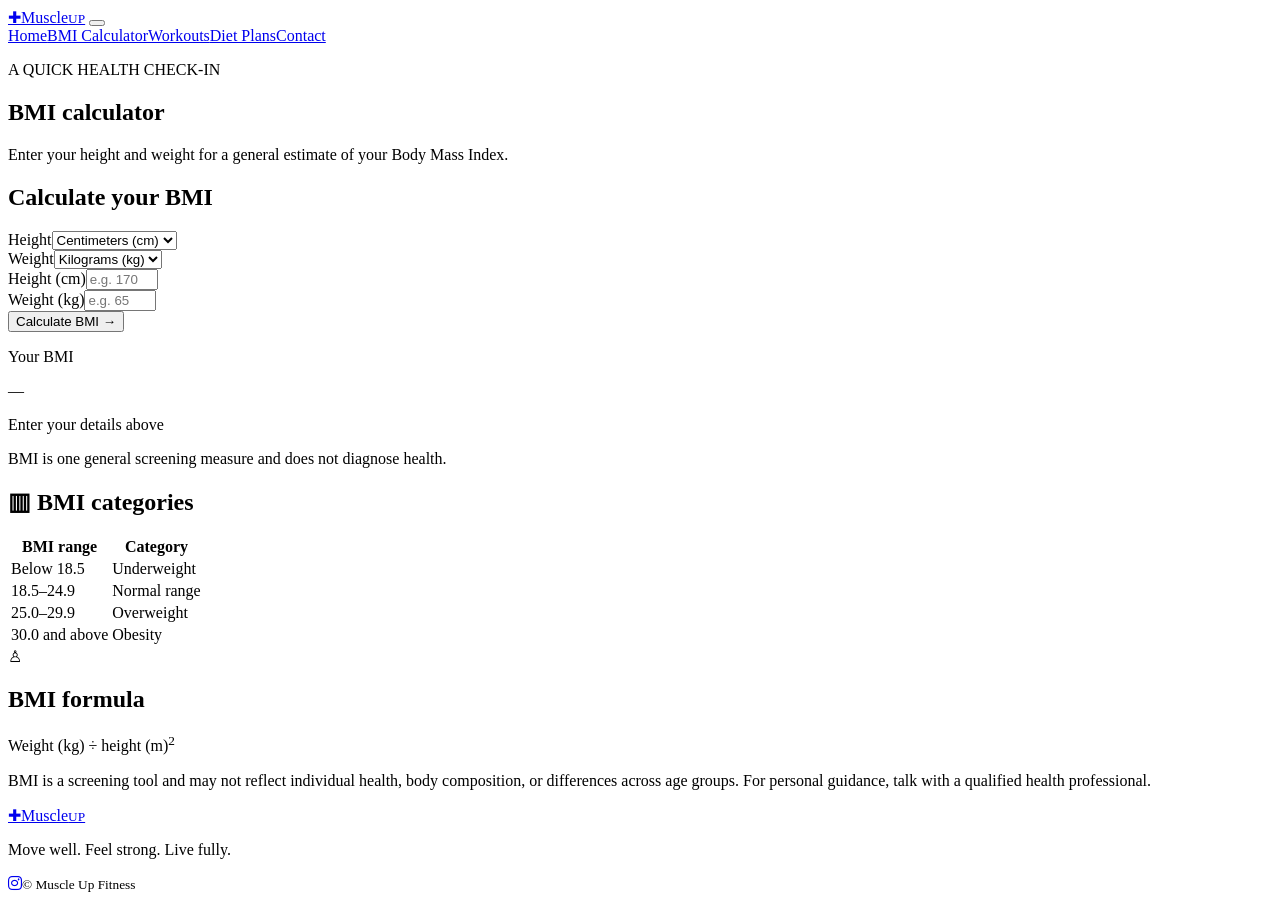
==== bmi.html @ e5216044 "Add files via upload" ====
<!DOCTYPE html>
<html lang="en">
<head>
  <meta charset="UTF-8">
  <meta name="viewport" content="width=device-width, initial-scale=1">
  <meta name="theme-color" content="#090d0d">
  <meta name="description" content="Estimate your body mass index with the Muscle Up BMI calculator.">
  <title>BMI Calculator | Muscle Up Fitness</title>
  <link rel="stylesheet" href="css/style.css">
  <link rel="stylesheet" href="https://cdnjs.cloudflare.com/ajax/libs/font-awesome/6.7.2/css/all.min.css">
  <script src="js/main.js" defer></script>
  <script src="js/bmi.js" defer></script>
</head>
<body>
  <header class="site-header">
    <a class="brand" href="index.html" aria-label="Muscle Up home"><span class="brand-mark" aria-hidden="true">✚</span><span>Muscle<small>UP</small></span></a>
    <button class="menu-toggle" type="button" aria-label="Open navigation" aria-expanded="false" aria-controls="primary-navigation"><span></span><span></span><span></span></button>
    <nav class="site-nav" id="primary-navigation" aria-label="Main navigation"><a href="index.html">Home</a><a class="active" aria-current="page" href="bmi.html">BMI Calculator</a><a href="workouts.html">Workouts</a><a href="diet.html">Diet Plans</a><a href="contact.html">Contact</a></nav>
  </header>
  <main class="page-main">
    <section class="page-intro"><p class="eyebrow">A QUICK HEALTH CHECK-IN</p><h1>BMI <span>calculator</span></h1><p>Enter your height and weight for a general estimate of your Body Mass Index.</p></section>
    <section class="bmi-layout">
      <form class="panel bmi-form" id="bmi-form">
        <h2>Calculate your BMI</h2>
        <div class="unit-selectors">
          <div class="unit-selector-box"><label for="height-unit">Height</label><select id="height-unit" name="height-unit"><option value="cm">Centimeters (cm)</option><option value="ft-in">Feet &amp; inches</option></select></div>
          <div class="unit-selector-box"><label for="weight-unit">Weight</label><select id="weight-unit" name="weight-unit"><option value="kg">Kilograms (kg)</option><option value="lb">Pounds (lb)</option></select></div>
        </div>
        <div class="bmi-entry-fields">
          <div id="height-cm-field" class="bmi-input-group"><label for="height">Height <span>(cm)</span></label><input id="height" name="height" type="number" min="50" max="275" step="0.1" placeholder="e.g. 170" required></div>
          <div id="height-imperial-field" class="bmi-input-group" hidden>
            <div class="bmi-group-title">Height</div><div class="imperial-height-inputs">
              <div><label for="height-feet">Feet</label><input id="height-feet" name="height-feet" type="number" min="0" max="9" step="1" placeholder="e.g. 5"></div>
              <div><label for="height-inches">Inches</label><input id="height-inches" name="height-inches" type="number" min="0" max="11.9" step="0.1" placeholder="e.g. 7"></div>
            </div>
          </div>
          <div id="weight-kg-field" class="bmi-input-group"><label for="weight">Weight <span>(kg)</span></label><input id="weight" name="weight" type="number" min="10" max="500" step="0.1" placeholder="e.g. 65" required></div>
          <div id="weight-lb-field" class="bmi-input-group" hidden><label for="weight-pounds">Weight <span>(lb)</span></label><input id="weight-pounds" name="weight-pounds" type="number" min="22.1" max="1102.3" step="0.1" placeholder="e.g. 143"></div>
        </div>
        <button class="button button-wide" type="submit">Calculate BMI <span aria-hidden="true">→</span></button>
        <div class="result-box" id="bmi-result" aria-live="polite">
          <p class="result-label">Your BMI</p><p class="result-value" id="bmi-value">—</p><p class="result-category" id="bmi-category">Enter your details above</p>
          <p class="result-message" id="bmi-message">BMI is one general screening measure and does not diagnose health.</p>
        </div>
      </form>
      <div class="bmi-side">
        <section class="panel"><h2><span class="accent-icon" aria-hidden="true">▥</span> BMI categories</h2><div class="table-wrap"><table><thead><tr><th scope="col">BMI range</th><th scope="col">Category</th></tr></thead><tbody><tr><td>Below 18.5</td><td>Underweight</td></tr><tr><td>18.5–24.9</td><td>Normal range</td></tr><tr><td>25.0–29.9</td><td>Overweight</td></tr><tr><td>30.0 and above</td><td>Obesity</td></tr></tbody></table></div></section>
        <section class="panel formula-panel"><span class="formula-icon" aria-hidden="true">♙</span><div><h2>BMI formula</h2><p class="formula" id="bmi-formula">Weight (kg) ÷ height (m)<sup>2</sup></p></div></section>
        <p class="disclaimer">BMI is a screening tool and may not reflect individual health, body composition, or differences across age groups. For personal guidance, talk with a qualified health professional.</p>
      </div>
    </section>
  </main>
  <footer class="site-footer"><a class="brand" href="index.html"><span class="brand-mark" aria-hidden="true">✚</span><span>Muscle<small>UP</small></span></a><p>Move well. Feel strong. Live fully.</p><a class="social-link" href="https://www.instagram.com/muscleup.hackathon?bqrl=MTl4OXN3Ymw5NG03bQ==" target="_blank" rel="noopener noreferrer" aria-label="Instagram"><i class="fa-brands fa-instagram" aria-hidden="true"></i></a><small>© <span data-year></span> Muscle Up Fitness</small></footer>
</body>
</html>
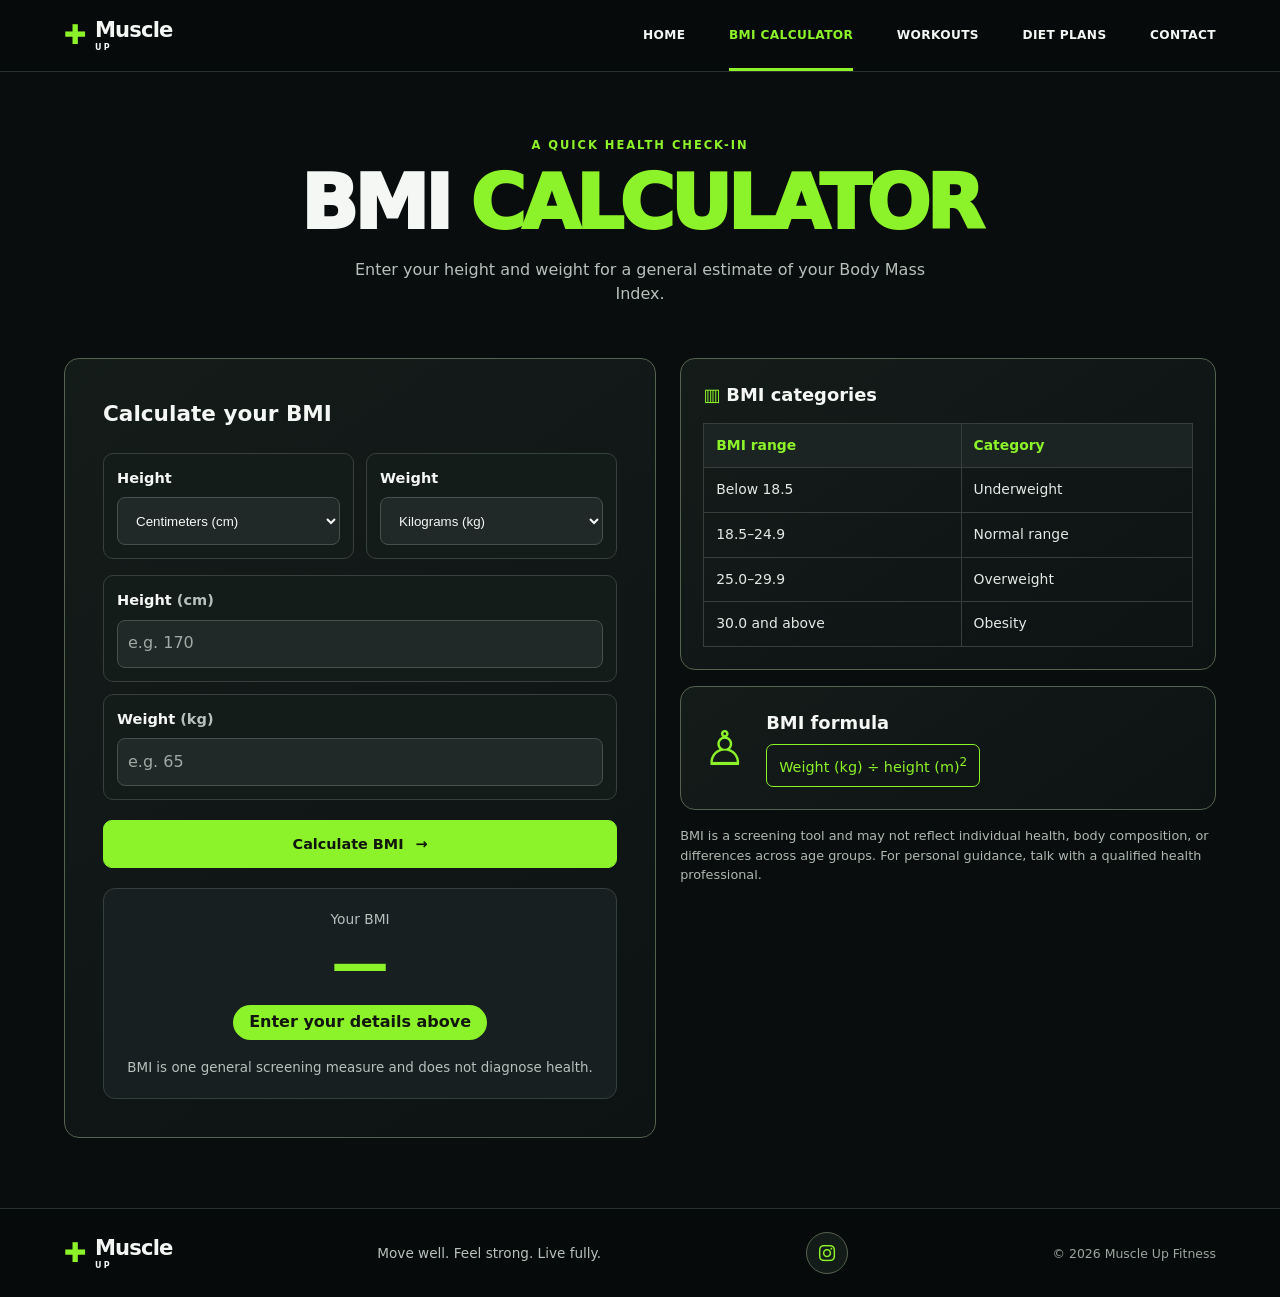
==== commit 34ff5450: "Refactor bmi.html structure and file references Updated HTML structure and corrected file paths for " ====
--- a/bmi.html
+++ b/bmi.html
@@ -6,10 +6,10 @@
   <meta name="theme-color" content="#090d0d">
   <meta name="description" content="Estimate your body mass index with the Muscle Up BMI calculator.">
   <title>BMI Calculator | Muscle Up Fitness</title>
-  <link rel="stylesheet" href="css/style.css">
+  <link rel="stylesheet" href="style.css">
   <link rel="stylesheet" href="https://cdnjs.cloudflare.com/ajax/libs/font-awesome/6.7.2/css/all.min.css">
-  <script src="js/main.js" defer></script>
-  <script src="js/bmi.js" defer></script>
+  <script src="main.js" defer></script>
+  <script src="bmi.js" defer></script>
 </head>
 <body>
   <header class="site-header">
--- a/style.css
+++ b/style.css
@@ -0,0 +1,231 @@
+:root {
+  color-scheme: dark;
+  --bg: #090d0d;
+  --panel: #111818;
+  --text: #f5f7f4;
+  --muted: #b7c0bb;
+  --lime: #8cf229;
+  --content: 72.5rem;
+}
+
+* { box-sizing: border-box; }
+html { scroll-behavior: smooth; }
+body { margin: 0; background: var(--bg); color: var(--text); font-family: Inter, ui-sans-serif, system-ui, -apple-system, BlinkMacSystemFont, "Segoe UI", sans-serif; line-height: 1.55; }
+a { color: inherit; text-decoration: none; }
+button, input, textarea { font: inherit; }
+button:focus-visible, a:focus-visible, input:focus-visible, textarea:focus-visible { outline: 3px solid var(--lime); outline-offset: 3px; }
+.site-header { min-height: 72px; padding: 0 max(5vw, calc((100vw - var(--content)) / 2)); display: flex; align-items: center; justify-content: space-between; gap: 30px; position: sticky; top: 0; z-index: 10; background: rgba(7, 11, 11, .96); border-bottom: 1px solid #29312d; backdrop-filter: blur(12px); }
+.brand { display: inline-flex; align-items: center; gap: 9px; font-size: 1.32rem; font-weight: 850; line-height: .9; letter-spacing: -.04em; }
+.brand-mark { color: var(--lime); font-size: 1.7rem; }
+.brand small { display: block; margin-top: 5px; font-size: .5rem; letter-spacing: .3em; font-weight: 700; }
+.site-nav { display: flex; align-items: center; gap: clamp(18px, 3.4vw, 45px); }
+.site-nav a { padding: 26px 0 23px; border-bottom: 3px solid transparent; font-size: .76rem; font-weight: 750; text-transform: uppercase; letter-spacing: .03em; transition: color .2s, border-color .2s; }
+.site-nav a:hover, .site-nav a.active { color: var(--lime); border-color: var(--lime); }
+.menu-toggle { display: none; }
+main { overflow: hidden; }
+.hero { position: relative; min-height: 530px; max-width: 1440px; margin: 0 auto; padding: 72px max(5vw, calc((100vw - var(--content)) / 2)); display: flex; align-items: center; background-color: #090d0d; background-image: linear-gradient(90deg, #090d0df5 0%, #090d0de8 36%, #090d0d66 67%, #090d0d20 100%), url("https://images.unsplash.com/photo-1534438327276-14e5300c3a48?auto=format&fit=crop&w=1800&q=85"); background-position: center, right center; background-size: cover, 55% 100%; background-repeat: no-repeat; }
+.hero-foreground { position: absolute; z-index: 1; right: 3%; bottom: 0; width: min(42%, 560px); height: 95%; object-fit: cover; object-position: center 25%; border-radius: 46% 46% 0 0; opacity: .94; -webkit-mask-image: linear-gradient(to bottom, #000 0%, #000 76%, transparent 100%); mask-image: linear-gradient(to bottom, #000 0%, #000 76%, transparent 100%); }
+.hero-content { max-width: 560px; position: relative; z-index: 2; }
+.eyebrow { margin: 0 0 12px; color: var(--lime); font-size: .72rem; font-weight: 850; letter-spacing: .17em; text-transform: uppercase; }
+h1, h2, h3, p { margin-top: 0; }
+.hero h1, .page-intro h1 { margin: 0 0 17px; font-size: clamp(2.6rem, 6vw, 5rem); font-weight: 950; line-height: .98; letter-spacing: -.055em; text-transform: uppercase; }
+h1 span, h2 span { color: var(--lime); }
+.hero-copy { max-width: 440px; color: #e0e5e0; font-size: 1.05rem; }
+.hero-actions { display: flex; align-items: center; gap: 12px; }
+.hero-actions .social-link { width: 48px; height: 48px; font-size: 1.35rem; }
+.button { min-height: 48px; display: inline-flex; align-items: center; justify-content: center; gap: 12px; padding: 11px 22px; border: 1px solid var(--lime); border-radius: 9px; background: var(--lime); color: #10150e; font-size: .9rem; font-weight: 850; cursor: pointer; transition: background .2s, transform .2s, box-shadow .2s; }
+.button:hover { background: #a4ff4a; box-shadow: 0 0 25px #8cf22935; transform: translateY(-1px); }
+.button-outline { background: transparent; color: var(--lime); }
+.button-outline:hover { background: #8cf22917; color: var(--lime); }
+.button-row { display: flex; flex-wrap: wrap; gap: 12px; margin-top: 24px; }
+.benefits { display: flex; flex-wrap: wrap; gap: 25px; margin-top: 38px; color: var(--lime); font-size: 1.3rem; }
+.benefits span { display: flex; align-items: center; gap: 7px; }
+.benefits small { color: var(--text); font-size: .72rem; font-weight: 650; }
+.section, .page-main { width: min(var(--content), 90%); margin: 0 auto; }
+.section { padding: 62px 0; }
+.compact-section { padding-top: 20px; }
+.section-heading { display: flex; justify-content: space-between; align-items: end; gap: 18px; margin-bottom: 25px; }
+.section-heading h2, .split-section h2 { margin: 0; font-size: clamp(1.8rem, 4vw, 2.8rem); font-weight: 900; line-height: 1.08; letter-spacing: -.04em; text-transform: uppercase; }
+.text-link { color: var(--lime); font-size: .88rem; font-weight: 750; }
+.text-link:hover { color: #b4ff73; }
+.card-grid { display: grid; gap: 18px; }
+.card-grid.three { grid-template-columns: repeat(3, minmax(0, 1fr)); }
+.feature-card { min-height: 250px; position: relative; display: flex; align-items: end; overflow: hidden; border: 1px solid #47524d; border-radius: 14px; }
+.photo-card::before { content: ""; position: absolute; inset: 0; background: linear-gradient(0deg, #080c0cf2, transparent 75%); transition: transform .4s; }
+.photo-card:hover::before { transform: scale(1.04); }
+.photo-muscle { background: url("https://images.unsplash.com/photo-1583454110551-21f2fa2afe61?auto=format&fit=crop&w=900&q=80") center / cover; }
+.photo-fatloss { background: url("https://images.unsplash.com/photo-1517836357463-d25dfeac3438?auto=format&fit=crop&w=900&q=80") center / cover; }
+.photo-home { background: url("https://images.unsplash.com/photo-1599058945522-28d584b6f0ff?auto=format&fit=crop&w=900&q=80") center / cover; }
+.feature-card > div { position: relative; padding: 22px; }
+.feature-card h3 { margin: 0 0 3px; font-size: 1.25rem; }
+.feature-card p { margin: 0; color: #d3dad4; font-size: .88rem; }
+.card-arrow { position: absolute; top: 14px; right: 14px; z-index: 1; width: 36px; height: 36px; display: grid; place-items: center; border-radius: 50%; background: var(--lime); color: #111; font-weight: 900; }
+.split-section { display: grid; grid-template-columns: 1.35fr 1fr; align-items: center; gap: 8%; border-top: 1px solid #1f2823; }
+.split-section h2 { margin-bottom: 16px; }
+.muted { max-width: 560px; color: var(--muted); }
+.tip-card, .panel { border: 1px solid #53634e; border-radius: 15px; background: linear-gradient(145deg, #141c1a, #0d1212); }
+.tip-card { padding: 25px 28px; }
+.tip-icon { color: var(--lime); font-size: 1.6rem; }
+.tip-card h3 { margin: 2px 0 14px; color: var(--lime); text-transform: uppercase; }
+.tip-card ul { margin: 0; padding: 0; list-style: none; }
+.tip-card li { padding: 7px 0 7px 24px; color: #e0e6e1; }
+.tip-card li::before { content: "✓"; margin-left: -24px; margin-right: 10px; color: var(--lime); font-weight: 900; }
+.page-main { min-height: calc(100vh - 180px); }
+.page-intro { max-width: 760px; margin: 0 auto; padding: 65px 0 36px; text-align: center; }
+.page-intro h1 { font-size: clamp(2.6rem, 7vw, 4.7rem); }
+.page-intro > p:last-child { max-width: 620px; margin: 0 auto; color: var(--muted); font-size: 1rem; }
+.bmi-layout { display: grid; grid-template-columns: 1.05fr .95fr; align-items: start; gap: 24px; padding: 15px 0 70px; }
+.bmi-form { padding: clamp(22px, 4vw, 38px); }
+.bmi-form h2, .panel h2, .contact-form h2, .contact-details h2 { margin-bottom: 22px; font-size: 1.35rem; }
+.bmi-form label, .contact-form label { display: block; margin: 15px 0 7px; font-size: .91rem; font-weight: 700; }
+.bmi-form label span { color: var(--muted); }
+.unit-selectors { display: grid; grid-template-columns: repeat(2, minmax(0, 1fr)); gap: 12px; }
+.unit-selector-box { min-width: 0; padding: 13px; border: 1px solid #35413a; border-radius: 10px; background: #141c1a; }
+.unit-selector-box label { margin: 0 0 8px; }
+.bmi-entry-fields { display: grid; gap: 12px; margin-top: 16px; }
+.bmi-input-group { min-width: 0; padding: 13px; border: 1px solid #35413a; border-radius: 10px; background: #141c1a; }
+.bmi-input-group > label { margin: 0 0 8px; }
+.bmi-group-title { margin-bottom: 8px; font-size: .91rem; font-weight: 700; }
+.bmi-input-group input { padding: 10px; }
+.imperial-height-inputs { display: grid; gap: 10px; }
+.imperial-height-inputs label { margin: 0 0 5px; color: var(--muted); font-size: .78rem; }
+input, textarea, select { width: 100%; min-height: 48px; padding: 12px 14px; border: 1px solid #45514c; border-radius: 8px; background: #202828; color: var(--text); }
+input::placeholder, textarea::placeholder { color: #a0aaa4; }
+textarea { min-height: 135px; resize: vertical; }
+.button-wide { width: 100%; margin-top: 20px; }
+.result-box { margin-top: 20px; padding: 20px; border: 1px solid #34403b; border-radius: 12px; background: #171f20; text-align: center; }
+.result-label { margin-bottom: 0; color: var(--muted); font-size: .86rem; }
+.result-value { margin: 0; color: var(--lime); font-size: clamp(2.3rem, 6vw, 3.6rem); font-weight: 900; line-height: 1.15; }
+.result-category { display: inline-block; margin: 8px 0; padding: 5px 16px; border-radius: 20px; background: var(--lime); color: #12170e; font-weight: 800; }
+.result-message { margin: 10px 0 0; color: var(--muted); font-size: .84rem; }
+.bmi-side { display: grid; gap: 16px; }
+.bmi-side .panel { padding: 22px; }
+.bmi-side h2 { margin: 0 0 14px; font-size: 1.12rem; }
+.accent-icon, .formula-icon { color: var(--lime); }
+.table-wrap { overflow-x: auto; }
+table { width: 100%; border-collapse: collapse; font-size: .87rem; }
+th, td { padding: 11px 12px; border: 1px solid #35403b; text-align: left; }
+th { background: #1b2422; color: var(--lime); font-weight: 800; }
+td { color: #e4e9e5; }
+.formula-panel { display: flex; align-items: center; gap: 20px; }
+.formula-icon { font-size: 3rem; }
+.formula-panel h2 { margin-bottom: 7px; }
+.formula { display: inline-block; margin: 0; padding: 8px 12px; border: 1px solid var(--lime); border-radius: 7px; color: var(--lime); font-size: .9rem; }
+.disclaimer { margin: 0; color: #aeb9b1; font-size: .8rem; }
+.plan-card { overflow: hidden; border: 1px solid #39443e; border-radius: 14px; background: var(--panel); }
+.plan-image { height: 175px; background-position: center; background-size: cover; }
+.plan-muscle { background-image: url("https://images.unsplash.com/photo-1583454110551-21f2fa2afe61?auto=format&fit=crop&w=900&q=80"); }
+.plan-fatloss { background-image: url("https://images.unsplash.com/photo-1517836357463-d25dfeac3438?auto=format&fit=crop&w=900&q=80"); }
+.plan-strength { background-image: url("https://images.unsplash.com/photo-1534438327276-14e5300c3a48?auto=format&fit=crop&w=900&q=80"); }
+.plan-beginner { background-image: url("https://images.unsplash.com/photo-1571019613454-1cb2f99b2d8b?auto=format&fit=crop&w=900&q=80"); }
+.plan-home { background-image: url("https://images.unsplash.com/photo-1599058945522-28d584b6f0ff?auto=format&fit=crop&w=900&q=80"); }
+.plan-recovery { background-image: url("https://images.unsplash.com/photo-1544367567-0f2fcb009e0b?auto=format&fit=crop&w=900&q=80"); }
+.plan-content { position: relative; padding: 23px 20px 20px; }
+.plan-icon { position: absolute; top: -23px; right: 18px; width: 45px; height: 45px; display: grid; place-items: center; border: 4px solid var(--panel); border-radius: 50%; background: var(--lime); color: #10150e; font-size: 1.2rem; }
+.plan-content h2 { margin: 0 0 8px; font-size: 1.18rem; }
+.plan-content p { min-height: 66px; margin: 0 0 15px; color: var(--muted); font-size: .88rem; }
+.schedule-table { min-width: 600px; }
+.diet-tabs { display: grid; grid-template-columns: repeat(5, 1fr); gap: 10px; margin-bottom: 20px; }
+.diet-tab { min-height: 58px; padding: 9px 13px; border: 1px solid #3c4942; border-radius: 10px; background: #151d1b; color: var(--text); font-size: .85rem; font-weight: 750; cursor: pointer; }
+.diet-tab:hover, .diet-tab.active { border-color: var(--lime); background: var(--lime); color: #11170d; }
+.diet-feature { display: grid; grid-template-columns: .9fr 1.1fr; overflow: hidden; }
+.diet-photo { min-height: 315px; background: url("https://images.unsplash.com/photo-1512621776951-a57141f2eefd?auto=format&fit=crop&w=1100&q=85") center / cover; }
+.diet-copy { padding: clamp(22px, 4vw, 38px); align-self: center; }
+.diet-copy h2 { margin: 0 0 12px; font-size: 1.65rem; }
+.diet-copy > p:not(.eyebrow) { color: var(--muted); }
+.nutrition-points { display: grid; grid-template-columns: 1fr 1fr; gap: 12px; margin-top: 22px; }
+.nutrition-points > div { display: flex; gap: 10px; align-items: center; padding: 12px; border: 1px solid #35413a; border-radius: 9px; }
+.nutrition-points > div > span { color: var(--lime); font-size: 1.5rem; }
+.nutrition-points p { margin: 0; }
+.nutrition-points strong, .nutrition-points small { display: block; }
+.nutrition-points strong { font-size: .84rem; }
+.nutrition-points small { color: var(--muted); font-size: .72rem; }
+.meal-list { border: 1px solid #35413a; border-radius: 12px; overflow: hidden; }
+.meal-row { display: grid; grid-template-columns: 44px 1fr auto; align-items: center; gap: 14px; padding: 16px 20px; background: #111817; }
+.meal-row + .meal-row { border-top: 1px solid #29332e; }
+.meal-icon { color: var(--lime); font-size: 1.4rem; }
+.meal-row h3 { margin: 0 0 2px; font-size: 1rem; }
+.meal-row p { margin: 0; color: var(--muted); font-size: .88rem; }
+.meal-time { color: var(--lime); font-size: .78rem; font-weight: 700; }
+.meal-list + .disclaimer { margin-top: 15px; }
+.contact-layout { display: grid; grid-template-columns: 1.25fr .75fr; align-items: start; gap: 22px; }
+.contact-form, .contact-details { padding: clamp(22px, 4vw, 34px); }
+.contact-form h2, .contact-details h2 { margin-bottom: 8px; }
+.form-pair { display: grid; grid-template-columns: 1fr 1fr; gap: 14px; }
+.form-status { min-height: 1.3em; margin: 12px 0 0; color: var(--lime); font-size: .88rem; }
+.detail-line { display: flex; gap: 14px; align-items: start; margin: 18px 0; color: var(--muted); }
+.detail-line > span { color: var(--lime); font-size: 1.25rem; }
+.detail-line a:hover { color: var(--lime); }
+.contact-details hr { margin: 25px 0; border: 0; border-top: 1px solid #344039; }
+.contact-details h3 { margin-bottom: 14px; }
+.hours-line { display: flex; justify-content: space-between; gap: 10px; color: var(--muted); font-size: .86rem; }
+.hours-line span:last-child { text-align: right; color: var(--text); }
+.site-footer { display: flex; justify-content: space-between; align-items: center; gap: 20px; padding: 23px max(5vw, calc((100vw - var(--content)) / 2)); border-top: 1px solid #29312d; background: #070a0a; }
+.site-footer p { margin: 0; color: var(--muted); font-size: .85rem; }
+.site-footer > small { color: #9da69f; font-size: .78rem; }
+.social-link { width: 42px; height: 42px; display: inline-grid; place-items: center; flex: 0 0 auto; border: 1px solid #53634e; border-radius: 50%; background: #141c1a; color: var(--lime); font-size: 1.15rem; transition: background .2s, color .2s, transform .2s; }
+.social-link:hover { transform: translateY(-2px); background: var(--lime); color: #10150e; }
+
+@media (max-width: 760px) {
+  .site-header { min-height: 64px; padding: 0 5%; }
+  .menu-toggle { width: 44px; height: 44px; display: grid; align-content: center; justify-items: center; gap: 5px; border: 1px solid #36413c; border-radius: 9px; background: #111817; cursor: pointer; }
+  .menu-toggle span { width: 20px; height: 2px; background: var(--lime); transition: transform .2s, opacity .2s; }
+  .menu-toggle[aria-expanded="true"] span:first-child { transform: translateY(7px) rotate(45deg); }
+  .menu-toggle[aria-expanded="true"] span:nth-child(2) { opacity: 0; }
+  .menu-toggle[aria-expanded="true"] span:last-child { transform: translateY(-7px) rotate(-45deg); }
+  .site-nav { position: absolute; top: calc(100% + 1px); left: 0; right: 0; display: none; padding: 8px 5% 15px; border-bottom: 1px solid #36413c; background: #090d0d; }
+  .site-nav.is-open { display: grid; gap: 0; }
+  .site-nav a { padding: 13px 4px; border-bottom: 1px solid #202925; }
+  .site-nav a.active { border-bottom-color: var(--lime); }
+  .hero { min-height: 560px; padding: 55px 6%; background-position: 58% center; }
+  .hero::after { content: ""; position: absolute; inset: 0; background: linear-gradient(90deg, #090d0de8 0%, #090d0db8 68%, #090d0d50); }
+  .hero-content { z-index: 1; }
+  .benefits { gap: 14px 19px; }
+  .section, .page-main { width: 88%; }
+  .section { padding: 45px 0; }
+  .compact-section { padding-top: 12px; }
+  .card-grid.three { grid-template-columns: repeat(2, minmax(0, 1fr)); }
+  .feature-card { min-height: 220px; }
+  .split-section { grid-template-columns: 1fr; gap: 28px; }
+  .page-intro { padding: 49px 0 28px; }
+  .bmi-layout, .contact-layout { grid-template-columns: 1fr; }
+  .bmi-layout { padding-top: 5px; }
+  .diet-tabs { grid-template-columns: repeat(3, 1fr); }
+  .diet-feature { grid-template-columns: 1fr; }
+  .diet-photo { min-height: 240px; }
+  .site-footer { flex-wrap: wrap; padding: 20px 6%; }
+}
+@media (max-width: 1024px) {
+  .hero { background-image: linear-gradient(90deg, #090d0df5 0%, #090d0de8 55%, #090d0d80 100%); background-position: center; background-size: cover; }
+  .hero-foreground { display: none; }
+}
+@media (max-width: 480px) {
+  .hero { min-height: 520px; padding: 45px 6%; }
+  .hero h1 { font-size: clamp(2.5rem, 12vw, 3.5rem); }
+  .hero-copy { font-size: .96rem; }
+  .benefits { display: grid; grid-template-columns: 1fr 1fr; margin-top: 28px; }
+  .section-heading { align-items: start; flex-direction: column; }
+  .card-grid.three { grid-template-columns: 1fr; }
+  .feature-card { min-height: 230px; }
+  .button-row { align-items: stretch; flex-direction: column; }
+  .button-row .button { width: 100%; }
+  .page-intro { padding: 42px 0 24px; }
+  .diet-tabs { grid-template-columns: repeat(2, 1fr); gap: 8px; }
+  .diet-tab { min-height: 50px; font-size: .78rem; }
+  .nutrition-points { grid-template-columns: 1fr; }
+  .meal-row { grid-template-columns: 34px 1fr; gap: 9px; padding: 14px; }
+  .meal-time { grid-column: 2; }
+  .form-pair { grid-template-columns: 1fr; gap: 0; }
+  .site-footer { align-items: flex-start; flex-direction: column; gap: 10px; }
+  .hours-line { font-size: .8rem; }
+  .unit-selectors { gap: 8px; }
+  .bmi-input-group { padding: 9px; }
+  .bmi-input-group input { padding: 8px; }
+}
+@media (prefers-reduced-motion: reduce) {
+  *, *::before, *::after { scroll-behavior: auto !important; transition-duration: .01ms !important; }
+}
+@media (hover: hover) and (pointer: fine) {
+  body::before { content: ""; position: fixed; inset: 0; z-index: 20; pointer-events: none; opacity: 0; background: radial-gradient(circle 190px at var(--spotlight-x, -300px) var(--spotlight-y, -300px), rgba(140, 242, 41, .18), rgba(140, 242, 41, .05) 42%, transparent 72%); mix-blend-mode: screen; transition: opacity .15s ease; }
+  body.has-spotlight::before { opacity: 1; }
+}
